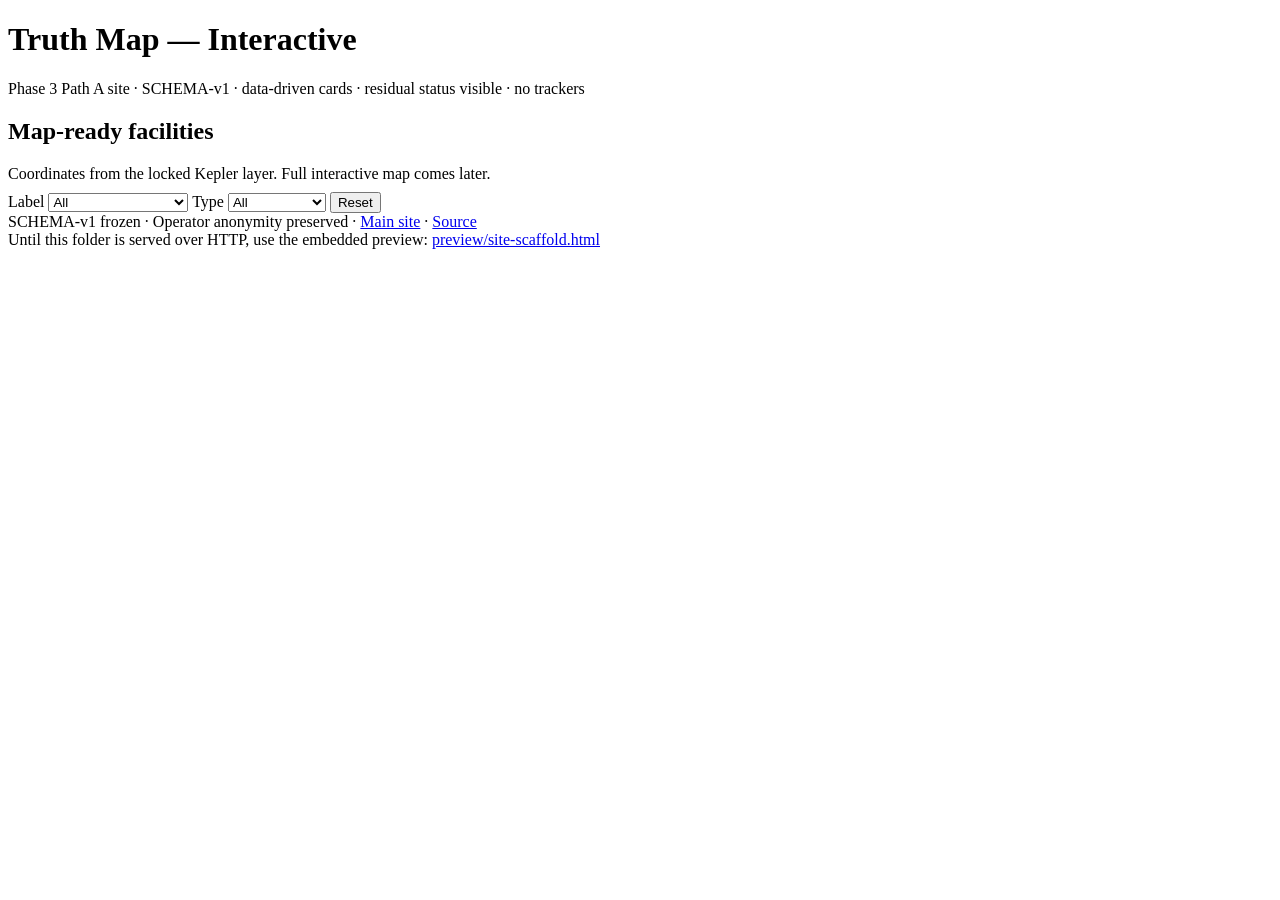
==== interactive/index.html @ e7a4234a "Phase 3: open Path A data-driven site skeleton (index + app.js + styles + README)" ====
<!DOCTYPE html>
<html lang="en">
<head>
  <meta charset="UTF-8" />
  <meta name="viewport" content="width=device-width, initial-scale=1" />
  <title>Truth Map — Interactive</title>
  <link rel="stylesheet" href="styles.css" />
</head>
<body>
  <header>
    <h1>Truth Map — Interactive</h1>
    <p class="sub">Phase 3 Path A site · SCHEMA-v1 · data-driven cards · residual status visible · no trackers</p>
  </header>
  <section>
    <h2 class="section-title">Map-ready facilities</h2>
    <p class="sub" style="margin-bottom:0.6rem">Coordinates from the locked Kepler layer. Full interactive map comes later.</p>
    <div id="map-list"></div>
  </section>
  <div class="controls">
    <label for="filter-label">Label</label>
    <select id="filter-label">
      <option value="all">All</option>
      <option value="True">True</option>
      <option value="Likely but Unproven">Likely but Unproven</option>
      <option value="Contested">Contested</option>
      <option value="Highly Unlikely">Highly Unlikely</option>
      <option value="False">False</option>
    </select>
    <label for="filter-type">Type</label>
    <select id="filter-type">
      <option value="all">All</option>
      <option value="claim">Claim</option>
      <option value="event">Event</option>
      <option value="person">Person</option>
      <option value="organization">Organization</option>
      <option value="facility">Facility</option>
    </select>
    <button type="button" id="reset">Reset</button>
    <span id="count"></span>
  </div>
  <div id="cards"></div>
  <footer>
    SCHEMA-v1 frozen · Operator anonymity preserved ·
    <a href="https://truth-map.github.io/truth-map/">Main site</a> ·
    <a href="https://github.com/Truth-Map/truth-map">Source</a><br/>
    Until this folder is served over HTTP, use the embedded preview:
    <a href="https://htmlpreview.github.io/?https://github.com/Truth-Map/truth-map/blob/main/preview/site-scaffold.html">preview/site-scaffold.html</a>
  </footer>
  <script src="app.js"></script>
</body>
</html>
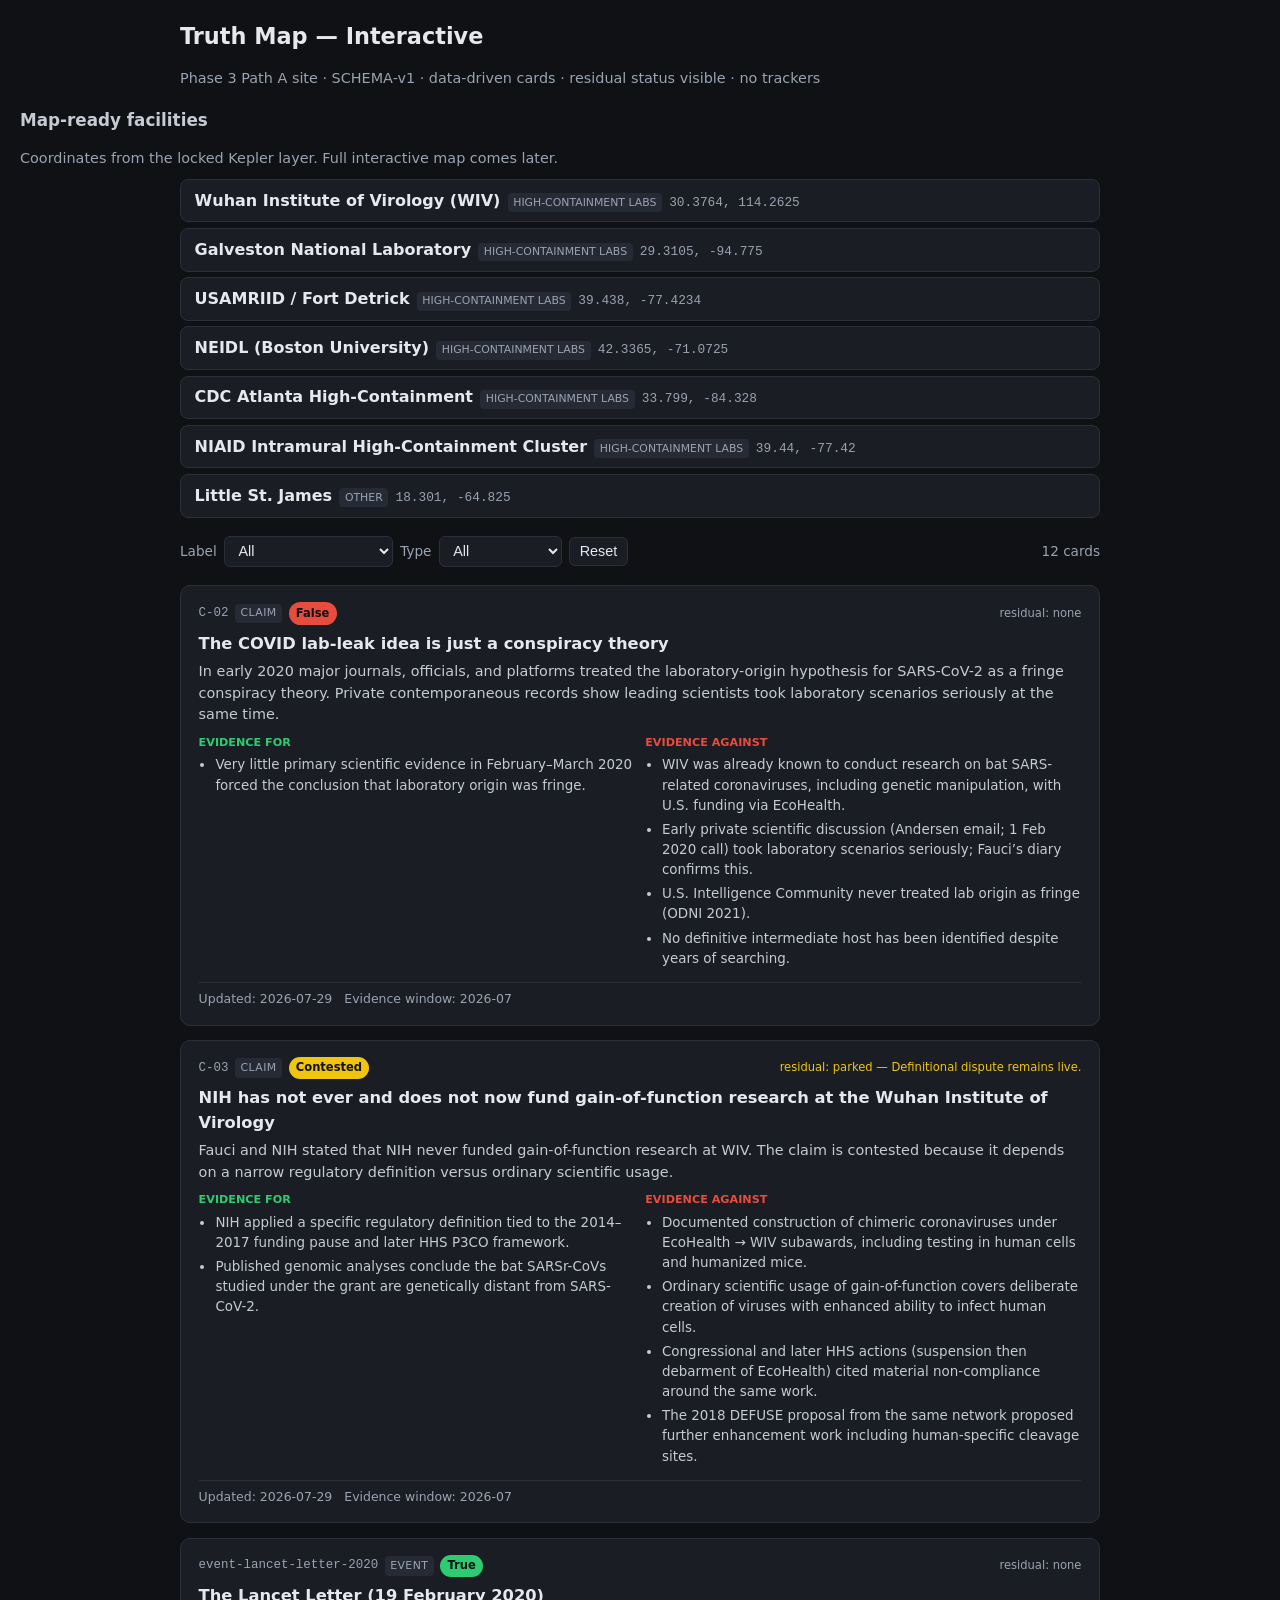
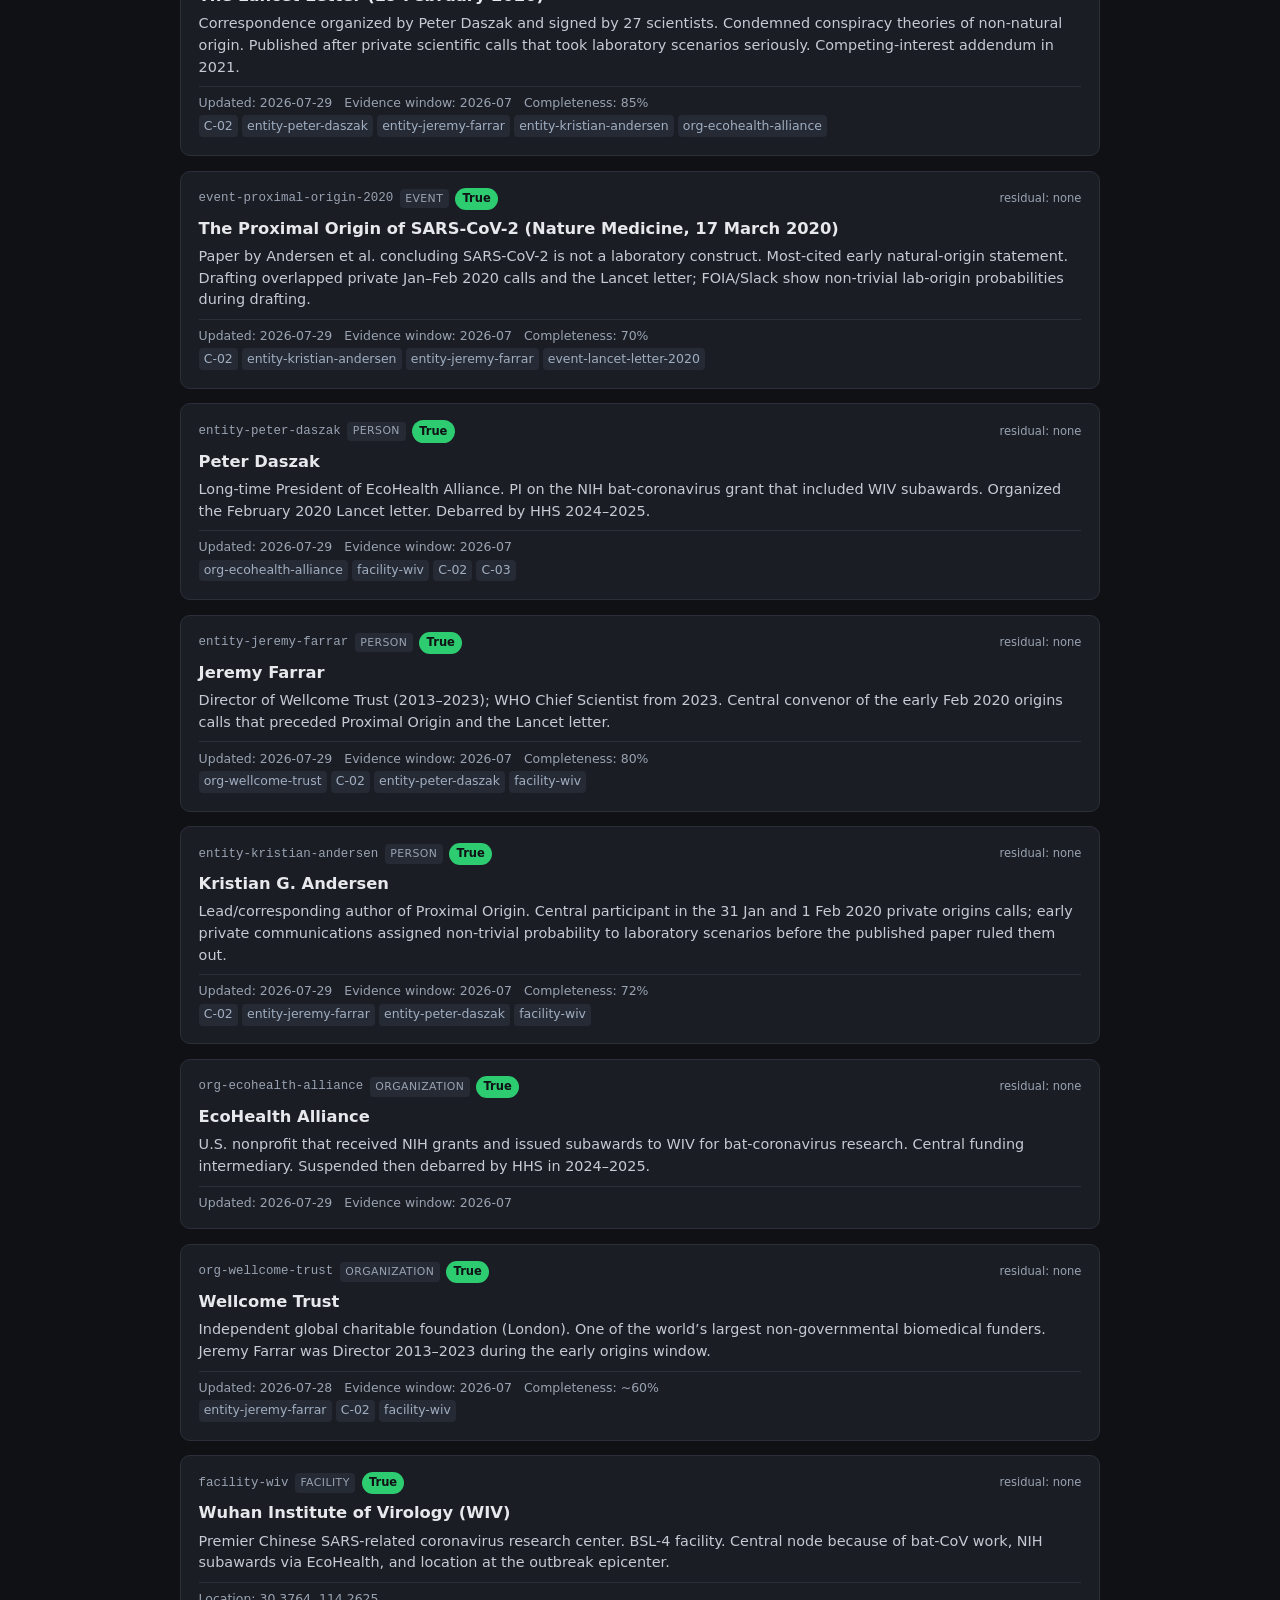
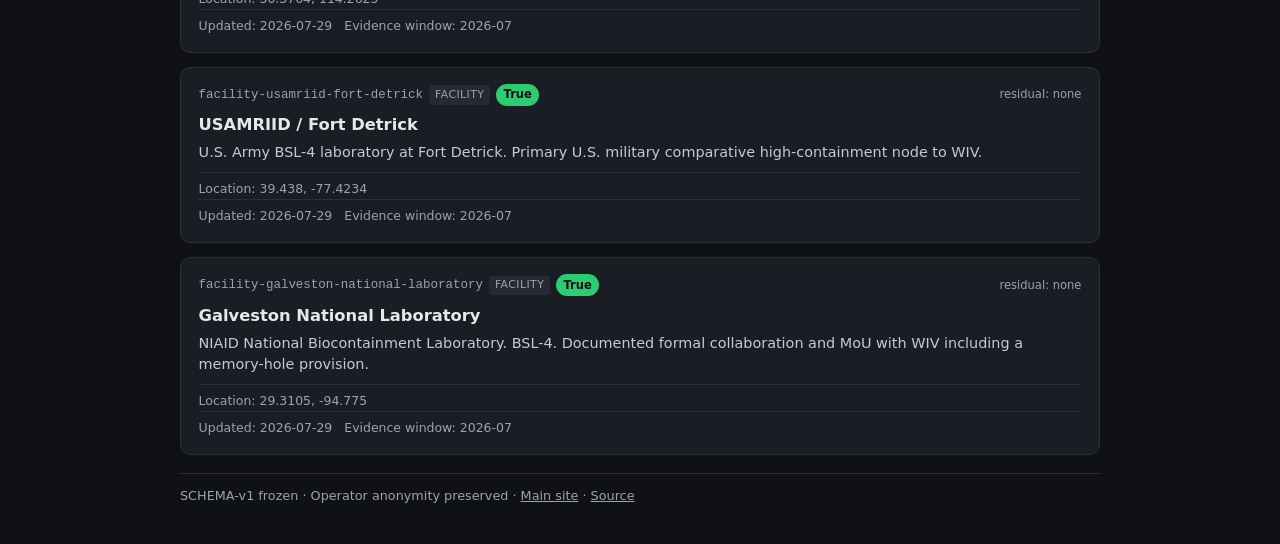
==== commit ea6f1d09: "Interactive footer: permanent Pages URL" ====
--- a/interactive/index.html
+++ b/interactive/index.html
@@ -42,9 +42,7 @@
   <footer>
     SCHEMA-v1 frozen · Operator anonymity preserved ·
     <a href="https://truth-map.github.io/truth-map/">Main site</a> ·
-    <a href="https://github.com/Truth-Map/truth-map">Source</a><br/>
-    Until this folder is served over HTTP, use the embedded preview:
-    <a href="https://htmlpreview.github.io/?https://github.com/Truth-Map/truth-map/blob/main/preview/site-scaffold.html">preview/site-scaffold.html</a>
+    <a href="https://github.com/Truth-Map/truth-map/tree/main/interactive">Source</a>
   </footer>
   <script src="app.js"></script>
 </body>
--- a/interactive/styles.css
+++ b/interactive/styles.css
@@ -0,0 +1 @@
+:root{--bg:#0f1115;--card:#1a1d24;--text:#e6e8ec;--muted:#9aa3b2;--border:#2a2f3a;--true:#2ecc71;--likely:#3498db;--contested:#f1c40f;--unlikely:#e67e22;--false:#e74c3c}*{box-sizing:border-box}body{margin:0;font-family:system-ui,-apple-system,Segoe UI,Roboto,sans-serif;background:var(--bg);color:var(--text);line-height:1.5;padding:1.25rem}header,.controls,#map-list,#cards,footer{max-width:920px;margin:0 auto 1.15rem}h1{font-size:1.4rem;margin:0 0 .25rem}.sub{color:var(--muted);font-size:.9rem}.controls{display:flex;flex-wrap:wrap;gap:.45rem;align-items:center}label{color:var(--muted);font-size:.85rem}select,button{background:var(--card);color:var(--text);border:1px solid var(--border);border-radius:6px;padding:.35rem .6rem;font-size:.9rem}button{cursor:pointer}button:hover{border-color:#4a5568}#count{color:var(--muted);font-size:.85rem;margin-left:auto}.map-item{background:var(--card);border:1px solid var(--border);border-radius:8px;padding:.55rem .85rem;margin-bottom:.35rem;display:flex;flex-wrap:wrap;gap:.45rem;align-items:baseline}.map-item .name{font-weight:600}.map-item .coords{font-family:ui-monospace,monospace;font-size:.8rem;color:var(--muted)}.map-item .layer{font-size:.68rem;text-transform:uppercase;padding:.08rem .35rem;border-radius:4px;background:#252a35;color:var(--muted)}.card{background:var(--card);border:1px solid var(--border);border-radius:10px;padding:1rem 1.1rem;margin-bottom:.9rem}.card-header{display:flex;flex-wrap:wrap;gap:.4rem;align-items:center;margin-bottom:.45rem}.id{font-family:ui-monospace,monospace;font-size:.78rem;color:var(--muted)}.type{font-size:.68rem;text-transform:uppercase;letter-spacing:.04em;padding:.1rem .35rem;border-radius:4px;background:#252a35;color:var(--muted)}.label{font-size:.72rem;font-weight:600;padding:.15rem .45rem;border-radius:999px;color:#0f1115}.label.True{background:var(--true)}.label.Contested{background:var(--contested)}.label.False{background:var(--false)}.label.Likely{background:var(--likely)}.label.Unlikely{background:var(--unlikely)}.residual{font-size:.72rem;color:var(--muted);margin-left:auto}.residual.parked{color:#f1c40f}h2{font-size:1.02rem;margin:0 0 .3rem;font-weight:600}.summary{color:#c5cad3;font-size:.9rem;margin:0 0 .5rem}.evidence{display:grid;grid-template-columns:1fr 1fr;gap:.65rem;margin:.55rem 0;font-size:.84rem}@media(max-width:640px){.evidence{grid-template-columns:1fr}}.evidence h3{font-size:.7rem;text-transform:uppercase;margin:0 0 .25rem;color:var(--muted)}.for h3{color:var(--true)}.against h3{color:var(--false)}.evidence ul{margin:0;padding-left:1.05rem;color:#c5cad3}.evidence li{margin-bottom:.25rem}.meta{font-size:.78rem;color:var(--muted);border-top:1px solid var(--border);padding-top:.45rem;display:flex;flex-wrap:wrap;gap:.75rem}.links span{display:inline-block;margin:.12rem .25rem .12rem 0;padding:.1rem .32rem;background:#252a35;border-radius:4px;color:#a0aec0;font-size:.78rem}.empty{color:var(--muted);text-align:center;padding:2rem}footer{font-size:.8rem;color:var(--muted);border-top:1px solid var(--border);padding-top:.75rem}footer a{color:#9aa3b2}.section-title{font-size:1.05rem;color:#c5cad3;margin:0 0 .5rem}
